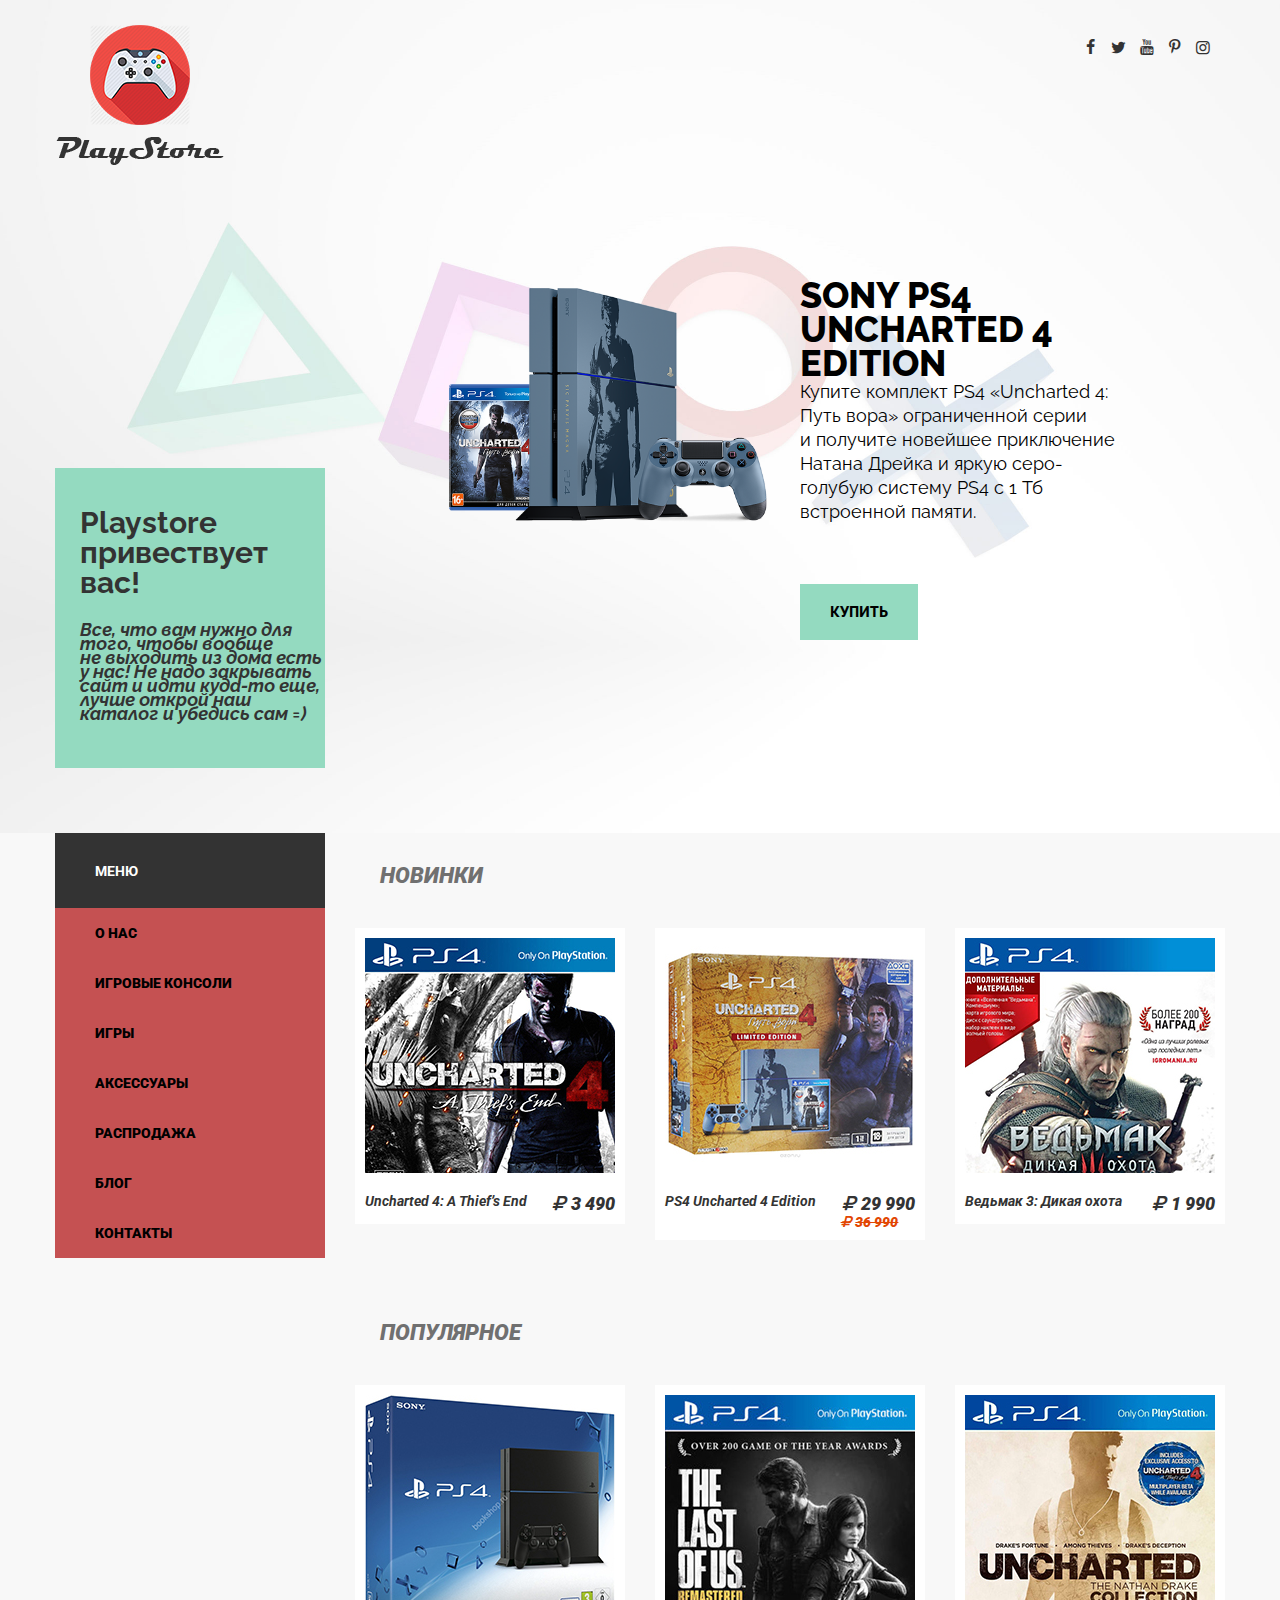
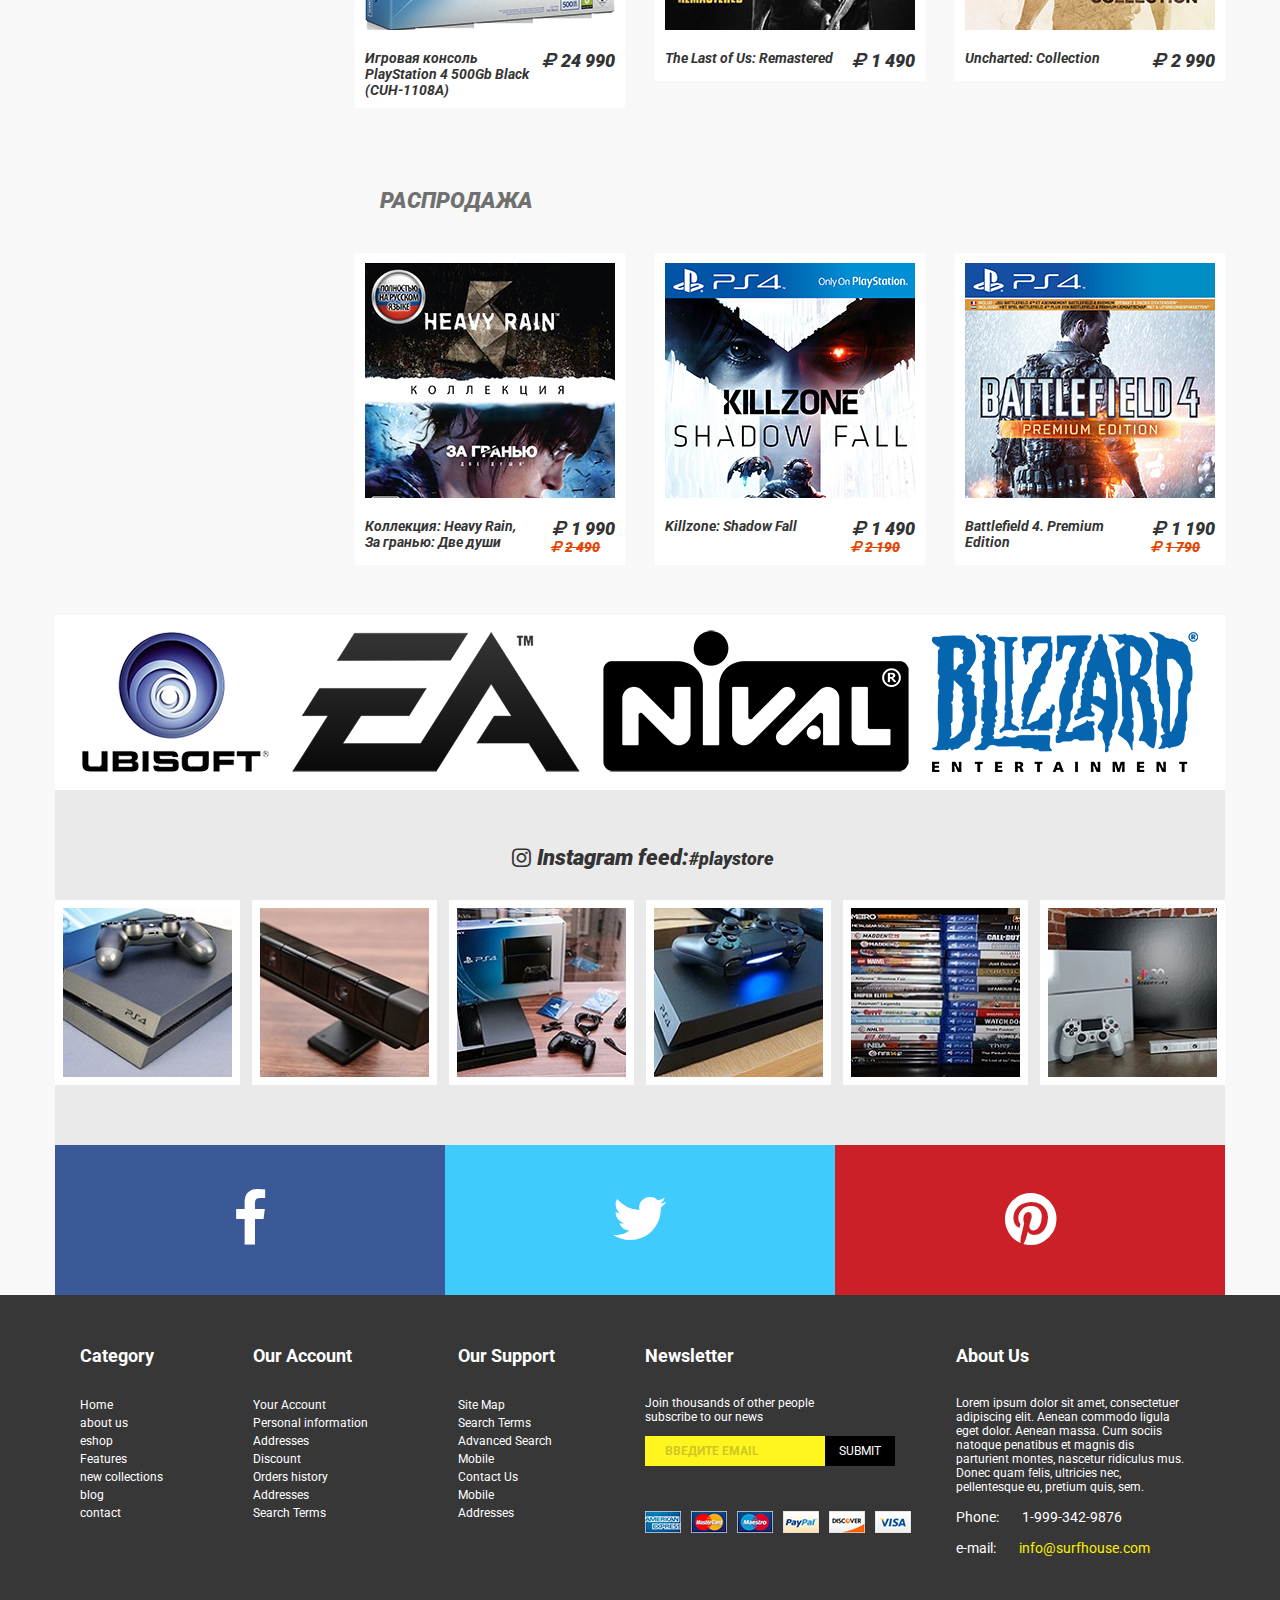
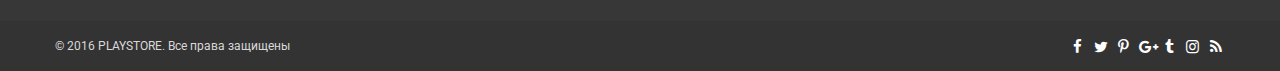
==== index.html @ f20390e4 "Мелкие правки иконок, добавил иконки на большие кнопки в футере" ====
<!DOCTYPE html>
<html lang="ru">
<head>
    <meta charset="UTF-8">
    <title>Play Store</title>
    <link href="css/normalize.css" rel="stylesheet">
    <link href="css/style.css" rel="stylesheet">
    <link href="https://fonts.googleapis.com/css?family=Raleway:400,700,800|Roboto:400,700,900,900i&subset=cyrillic" rel="stylesheet">
    <link href="css/fontello.css" rel="stylesheet">
</head>
<body>
  <header class="main-header">
    <div class="container clearfix">
      <div class="header-row clearfix">
        <div class="index-logo to-left"><img src="img/index-logo.png" width="170" height="140" alt="Play Store"></div>
        <div class="header-social to-right">
          <a href="#"><i class="icon icon-facebook"></i></a>
          <a href="#"><i class="icon icon-twitter"></i></a>
          <a href="#"><i class="icon icon-youtube"></i></a>
          <a href="#"><i class="icon icon-pinterest"></i></a>
          <a href="#"><i class="icon icon-instagram"></i></a>
        </div>
      </div>
      <div class="header-row clearfix">
        <section class="header-greeting to-left">
          <h2>Playstore привествует вас!</h2>
          <p>Все, что вам нужно для того, чтобы вообще не&nbsp;выходить из&nbsp;дома есть у&nbsp;нас! Не&nbsp;надо закрывать сайт и&nbsp;идти куда-то еще, лучше открой наш каталог и&nbsp;убедись сам =)</p>
        </section>
        <div class="header-slider to-right">
            <article class="slider-item clearfix">
              <div class="item-image to-left"><img src="img/ps4-uncharted4-slider.png" width="360" height="248" alt="PS4 Uncharted 4 Edition"></div>
              <div class="to-right">
                <section class="item-description">
                  <h1>Sony PS4 Uncharted&nbsp;4 Edition</h1>
                  <p>Купите комплект PS4 &laquo;Uncharted&nbsp;4: Путь вора&raquo; ограниченной серии и&nbsp;получите новейшее приключение Натана Дрейка и&nbsp;яркую серо-голубую систему PS4&nbsp;с 1&nbsp;Тб встроенной памяти.</p>
                </section>
                <a href="#" class="btn">Купить</a>
              </div>
            </article>
        </div>
      </div>
    </div>
  </header>
  <div class="container">
    <div class="to-left">
      <nav class="main-menu">
        <h2>Меню</h2>
        <ul>
          <li><a href="#">О нас</a></li>
          <li><a href="#">Игровые консоли</a></li>
          <li><a href="#">Игры</a></li>
          <li><a href="#">Аксессуары</a></li>
          <li><a href="#">Распродажа</a></li>
          <li><a href="#">Блог</a></li>
          <li><a href="#">Контакты</a></li>
        </ul>
      </nav>
      <div class="banner"></div>
    </div>
    <main class="to-right">
      <div class="gallery">
        <section class="gallery-section">
          <h2>Новинки</h2>
          <article class="gallery-item">
            <a class="clearfix" href="#">
              <img src="img/uncharted4.jpg" width="250" height="235" alt="Uncharted 4: A Thief's End">
              <h1>Uncharted&nbsp;4: A&nbsp;Thief&rsquo;s End</h1>
              <div class="item-price">
                <span class="price-current">3 490</span>
              </div>
            </a>
          </article>
          <article class="gallery-item">
            <a class="clearfix" href="#">
              <img src="img/ps4-uncharted4.jpg" width="250" height="235" alt="PS4 Uncharted 4 Edition">
              <h1>PS4 Uncharted&nbsp;4 Edition</h1>
              <div class="item-price">
                <span class="price-current">29 990</span>
                <span class="price-old">36 990</span>
              </div>
            </a>
          </article>
          <article class="gallery-item">
            <a class="clearfix" href="#">
              <img src="img/the-witcher3.jpg" width="250" height="235" alt="Ведьмак 3: Дикая охота">
              <h1>Ведьмак&nbsp;3: Дикая охота</h1>
              <div class="item-price">
                <span class="price-current">1 990</span>
              </div>
            </a>
          </article>
        </section>
        <section class="gallery-section">
          <h2>Популярное</h2>
          <article class="gallery-item">
            <a class="clearfix" href="#">
              <img src="img/ps4.jpg" width="250" height="235" alt="Игровая консоль PlayStation 4 500Gb Black (CUH-1108A)">
              <h1>Игровая консоль PlayStation&nbsp;4 500Gb Black (CUH-1108A)</h1>
              <div class="item-price">
                <span class="price-current">24 990</span>
              </div>
            </a>
          </article>
          <article class="gallery-item">
            <a class="clearfix" href="#">
              <img src="img/the-last-of-us-remastered.jpg" width="250" height="235" alt="The Last of Us: Remastered">
              <h1>The Last of&nbsp;Us: Remastered</h1>
              <div class="item-price">
                <span class="price-current">1 490</span>
              </div>
            </a>
          </article>
          <article class="gallery-item">
            <a class="clearfix" href="#">
              <img src="img/uncharted-collection.jpg" width="250" height="235" alt="Uncharted: Collection">
              <h1>Uncharted: Collection</h1>
              <div class="item-price">
                <span class="price-current">2 990</span>
              </div>
            </a>
          </article>
        </section>
        <section class="gallery-section">
          <h2>Распродажа</h2>
          <article class="gallery-item">
            <a class="clearfix" href="#">
              <img src="img/beyond-heavy-rain.jpg" width="250" height="235" alt="Коллекция: Heavy Rain, За гранью: Две души">
              <h1>Коллекция: Heavy Rain, За&nbsp;гранью: Две души</h1>
              <div class="item-price">
                <span class="price-current">1 990</span>
                <span class="price-old">2 490</span>
              </div>
            </a>
          </article>
          <article class="gallery-item">
            <a class="clearfix" href="#">
              <img src="img/killzone.jpg" width="250" height="235" alt="Killzone: Shadow Fall">
              <h1>Killzone: Shadow Fall</h1>
              <div class="item-price">
                <span class="price-current">1 490</span>
                <span class="price-old">2 190</span>
              </div>
            </a>
          </article>
          <article class="gallery-item">
            <a class="clearfix" href="#">
              <img src="img/battlefield4.jpg" width="250" height="235" alt="Battlefield 4. Premium Edition">
              <h1>Battlefield&nbsp;4. Premium Edition</h1>
              <div class="item-price">
                <span class="price-current">1 190</span>
                <span class="price-old">1 790</span>
              </div>
            </a>
          </article>
        </section>
      </div>
    </main>
    <aside class="brandlist">
      <img src="img/ubisoft-logo.png" alt="Ubisoft Logo" title="Ubisoft">
      <img src="img/EA-logo.png" alt="EA Logo" title="EA">
      <img src="img/nival-logo.png" alt="Nival Logo" title="Nival">
      <img src="img/blizzard-logo.png" alt="Blizzard">
    </aside>
    <aside class="feed">
      <div class="feed-header"><i class="icon-instagram"></i>Instagram feed:<span>#playstore</span></div>
      <div class="feed-img"><img src="img/photo-1.jpg" alt="PS4 Black" title="PS4 Black"></div>
      <div class="feed-img"><img src="img/photo-2.jpg" alt="PS4 Camera" title="PS4 Camera"></div>
      <div class="feed-img"><img src="img/photo-3.jpg" alt="PS4 Full Set" title="PS4 Full Set"></div>
      <div class="feed-img"><img src="img/photo-4.jpg" alt="PS4 Gamepad Lightning" title="PS4 Gamepad Lightning"></div>
      <div class="feed-img"><img src="img/photo-5.jpg" alt="PS4 Disks" title="PS4 Disks"></div>
      <div class="feed-img"><img src="img/photo-6.jpg" alt="PS4 20th Anniversary" title="PS4 20th Anniversary"></div>
    </aside>
  </div>
  <footer class="main-footer">
    <div class="footer-top">
      <div class="container">
        <a href="#" class="big-btn big-btn-fb"><i class="icon icon-facebook"></i></a>
        <a href="#" class="big-btn big-btn-tw"><i class="icon icon-twitter"></i></a>
        <a href="#" class="big-btn big-btn-pint"><i class="icon icon-pinterest-circled"></i></a>
      </div>
    </div>
    <div class="footer-middle">
      <div class="container clearfix">
        <section class="footer-column footer-menu">
          <h2>Category</h2>
          <ul class="menu-column">
            <li><a href="#">Home</a></li>
            <li><a href="#">about us</a></li>
            <li><a href="#">eshop</a></li>
            <li><a href="#">Features</a></li>
            <li><a href="#">new collections</a></li>
            <li><a href="#">blog</a></li>
            <li><a href="#">contact</a></li>
          </ul>
        </section>
        <section class="footer-column footer-menu">
          <h2>Our Account</h2>
          <ul class="menu-column">
            <li><a href="#">Your Account</a></li>
            <li><a href="#">Personal information</a></li>
            <li><a href="#">Addresses</a></li>
            <li><a href="#">Discount</a></li>
            <li><a href="#">Orders history</a></li>
            <li><a href="#">Addresses</a></li>
            <li><a href="#">Search Terms</a></li>
          </ul>
        </section>
        <section class="footer-column footer-menu">
          <h2>Our Support</h2>
          <ul class="menu-column">
            <li><a href="#">Site Map</a></li>
            <li><a href="#">Search Terms</a></li>
            <li><a href="#">Advanced Search</a></li>
            <li><a href="#">Mobile</a></li>
            <li><a href="#">Contact Us</a></li>
            <li><a href="#">Mobile</a></li>
            <li><a href="#">Addresses</a></li>
          </ul>
        </section>
        <section class="footer-column column-subscribe">
          <h2>Newsletter</h2>
          <p>Join thousands of&nbsp;other people subscribe to&nbsp;our news</p>
          <form action="">
            <input type="email" placeholder="Введите email">
            <button type="submit">Submit</button>
          </form>
          <div class="pay-services">
            <img src="img/aex.jpg" width="36" height="22" alt="aex">
            <img src="img/mastercard.jpg" width="36" height="22" alt="mastercard">
            <img src="img/maestro.jpg" width="36" height="22" alt="maestro">
            <img src="img/paypal.jpg" width="36" height="22" alt="paypal">
            <img src="img/discover.jpg" width="36" height="22" alt="discover">
            <img src="img/visa.jpg" width="36" height="22" alt="visa">
          </div>
        </section>
        <section class="footer-column column-about-us">
          <h2>About Us</h2>
          <p>Lorem ipsum dolor sit amet, consectetuer adipiscing elit. Aenean commodo ligula eget dolor. Aenean massa. Cum sociis natoque penatibus et magnis dis parturient montes, nascetur ridiculus mus. Donec quam felis, ultricies nec, pellentesque eu, pretium quis, sem.</p>
          <div class="about-us-contact"><span>Phone:</span>
          <span>1-999-342-9876</span></div>
          <div class="about-us-contact"><span>e-mail:</span>
          <span class="contact-email">info@surfhouse.com</span></div>
        </section>
      </div>
    </div>
    <div class="footer-bottom">
      <div class="container">
        <div class="footer-copyright to-left">
          &copy; 2016 <span class="copyright-title">PlayStore</span>. Все права защищены
        </div>
        <div class="footer-social to-right">
          <a href="#"><i class="icon icon-facebook"></i></a>
          <a href="#"><i class="icon icon-twitter"></i></a>
          <a href="#"><i class="icon icon-pinterest"></i></a>
          <a href="#"><i class="icon icon-gplus"></i></a>
          <a href="#"><i class="icon icon-tumblr"></i></a>
          <a href="#"><i class="icon icon-instagram"></i></a>
          <a href="#"><i class="icon icon-rss"></i></a>
        </div>
      </div>
    </div>
  </footer>
</body>
</html>
---- css/style.css ----
body {
  min-width: 1280px;

  font-family: 'Roboto', 'Arial', sans-serif;
  font-size: 14px;

  background-color: #f8f8f8;
}

.container {
  width: 1170px;
  margin: 0 auto;
}

.to-left {
  float: left;
}

.to-right {
  float: right;
}

.clearfix::after {
  content: "";

  display: table;
  clear: both;
}

.main-header {
  min-height: 700px;
  padding-top: 25px;

  background: url("../img/header-bg.jpg") no-repeat center/cover;
}

.index-logo img {
  width: 170px;
  height: 140px;
  margin-bottom: 100px;
}

.header-social {
  height: 16px;
  padding: 10px;
}

.header-social a {
  display: inline-block;

  vertical-align: top;
  text-align: center;
}

.header-social .icon {
  display: inline-block;
  width: 25px;
  height: 25px;
  border-radius: 50%;

  font-size: 16px;
  line-height: 25px;
  vertical-align: middle;

  color: #333333;
}

.header-social a:hover .icon {
  background-color: #333;
  color: #fff;
}

.header-greeting {
  box-sizing: border-box;
  width: 270px;
  height: 300px;
  margin-top: 200px;
  margin-bottom: 65px;
  padding-top: 40px;
  padding-left: 25px;

  background-color: #94dac0;
  color: #333333;
}

.header-greeting h2 {
  margin: 0;
  margin-bottom: 25px;
  padding: 0;

  font-family: 'Raleway', 'Arial', sans-serif;
  font-size: 30px;
  font-weight: 700;
  line-height: 30px;
}

.header-greeting p {
  margin: 0;
  padding: 0;

  font-family: 'Raleway', 'Arial', sans-serif;
  font-size: 18px;
  font-weight: 700;
  font-style: italic;
  line-height: 14px;
}

.header-slider {
  box-sizing: border-box;
  width: 700px;
  min-height: 330px;
  margin-right: 100px;

  font-family: 'Raleway', 'Arial', sans-serif;
}

.slider-item {
  padding: 10px;
}

.slider-item h1 {
  margin: 0;
  padding: 0;

  font-size: 36px;
  font-weight: 800;
  line-height: 34px;
  text-transform: uppercase;
}

.slider-item p {
  margin: 0;
  margin-bottom: 60px;
  padding: 0;

  font-size: 18px;
  font-weight: 400;
  line-height: 24px;

  color: #000;
}

.item-description {
  width: 315px;
}

.btn {
  display: inline-block;
  padding: 20px 30px;

  font-family: 'Raleway', 'Arial', sans-serif;
  font-size: 14px;
  font-weight: 800;
  text-decoration: none;
  text-transform: uppercase;

  color: #000000;
  background-color: #94dac0;
}

.btn:hover {
  background-color: #9bfedf;
}

.btn:active {
  transform: scale(0.9);
}

.main-menu {
  width: 270px;

  background: #c55152;
}

.main-menu h2 {
  margin: 0;
  padding: 0;
  height: 20px;
  padding-top: 30px;
  padding-bottom: 25px;
  padding-left: 40px;

  font-family: inherit;
  font-size: 14px;
  font-weight: 700;
  text-transform: uppercase;

  background-color: #333333;
  color: #ffffff;
}

.main-menu ul {
  padding: 0;
  margin: 0;
}

.main-menu li {
  list-style: none;
}

.main-menu a {
  display: block;
  padding: 7px 0;
  padding-left: 40px;

  line-height: 36px;
  text-decoration: none;
  text-transform: uppercase;
  font-family: inherit;
  font-size: 14px;
  font-weight: 900;

  color: #000000;
}

.main-menu a:hover {
  background-color: #333333;
  color: #ffffff;
}

.banner {
  width: 270px;
}

.gallery {
  width: 870px;

  font-family: 'Roboto', 'Arial', sans-serif;
  font-size: 0;
}

.gallery-section {
  margin-bottom: 50px;
}

.gallery h2 {
  margin: 0;
  padding: 0;
  padding-left: 25px;
  padding-top: 30px;
  padding-bottom: 40px;

  font-size: 22px;
  font-weight: 900;
  font-style: italic;
  text-transform: uppercase;

  color: #707070;
}

.gallery-item {
  display: inline-block;
  width: 270px;
  margin-right: 30px;

  vertical-align: top;
}

.gallery-item:nth-of-type(3n) {
  margin-right: 0;
}

.gallery-item:hover {
  box-shadow: 0 0 20px #333;
}

.gallery-item a {
  display: block;
  padding: 10px;

  text-decoration: none;
  font-size: 14px;
  font-style: italic;
  font-weight: 900;

  background-color: #ffffff;
  color: #333333;
}

.gallery-item img {
  display: block;
  margin-bottom: 20px;
}

.gallery-item h1 {
  float: left;
  margin: 0;
  padding: 0;
  width: 170px;

  font-size: 14px;
}

.item-price {
  float: right;

  font-size: 18px;
}

.item-price span {
  display: block;
}

.item-price span::before {
  content: '\f158';

  display: inline-block;
  width: 1em;
  margin-right: .2em;
  margin-left: .2em;

  font-family: "fontello";
  font-style: italic;
  font-weight: normal;
  font-variant: normal;
  text-transform: none;
  text-decoration: inherit;
  text-align: center;
  line-height: 1em;
  speak: none;

  -webkit-font-smoothing: antialiased;
  -moz-osx-font-smoothing: grayscale;
}

.price-old {
  font-size: 14px;
  text-decoration: line-through;

  color: #e24602;
}

.brandlist {
  clear: both;
  padding: 15px;

  text-align: center;

  background: #fff;
}

.brandlist img {
  margin-right: 20px;
}

.brandlist img:last-of-type {
  margin-right: 0;
}

.feed {
  padding-top: 55px;
  padding-bottom: 60px;

  font-size: 0;

  background-color: #eaeaea;
}

.feed-header {
  padding-bottom: 30px;

  font-size: 22px;
  font-weight: 900;
  font-style: italic;

  text-align: center;

  color: #333333;
}

.feed-header span {
  font-size: 18px;
}

.feed-img {
  display: inline-block;
  border: 8px solid #fff;
  margin-right: 12px;

  background-color: #eaeaea;
}

.feed-img:last-of-type {
  margin-right: 0;
}

.footer-top {
  font-size: 0;
}

.big-btn {
  display: inline-block;
  width: 390px;
  height: 150px;

  text-align: center;
}

.big-btn-fb {
  background-color: #3b5997;
}

.big-btn-tw {
  background-color: #3fccfd;
}

.big-btn-pint {
  background-color: #cb2027;
}

.big-btn .icon {
  font-size: 60px;
  line-height: 150px;
  vertical-align: middle;

  color: #fff;
}

.footer-middle {
  background-color: #373737;
  color: #ffffff;
}

.footer-middle .container {
  box-sizing: border-box;
  padding: 50px 25px;
}

.footer-column {
  float: left;
  max-width: 270px;
  margin-right: 45px;

  font-size: 12px
}

.footer-column:last-child {
  margin-right: 0;
}

.footer-menu {
  margin-right: 90px;
}

.menu-column {
  padding: 0;
  margin: 0;

  list-style: none;
  line-height: 18px;
}

.menu-column a {
  text-decoration: none;
  color: #ffffff;
}

.footer-column h2 {
  margin: 0;
  padding: 0;
  margin-bottom: 30px;

  font-size: 18px;
}

.column-subscribe p {
  max-width: 195px;
}

.column-subscribe form {
  margin-bottom: 45px;

  font-size: 0;
}

.column-subscribe input[type="email"] {
  box-sizing: border-box;
  width: 180px;
  height: 30px;
  margin: 0;
  padding: 10px 0;
  padding-left: 20px;
  border: none;

  font-family: inherit;
  font-size: 12px;
  font-weight: 700;
  text-transform: uppercase;

  background-color: #fff51f;
  color: rgba(51, 51, 51, 0.45);
}

.column-subscribe button {
  box-sizing: border-box;
  padding: 0;
  margin: 0;
  border: none;
  width: 70px;
  height: 30px;

  text-transform: uppercase;
  font-family: inherit;
  font-size: 12px;
  font-weight: 400;

  background-color: #000000;
  color: #ffffff;
}

.column-subscribe button:hover {
  cursor: pointer;
}

.pay-services {
  font-size: 0;
}

.pay-services img {
  margin-right: 10px
}

.pay-services img:last-child {
  margin-right: 0;
}

.column-about-us {
  max-width: 230px;
}

.column-about-us p {
  margin-bottom: 15px;
}

.about-us-contact {
  margin-bottom: 15px;
}

.about-us-contact span {
  font-size: 14px;
}

.about-us-contact span:nth-child(odd) {
  margin-right: 20px;
}

.contact-email {
  color: #faef03;
}

.footer-bottom {
  min-height: 50px;

  font-size: 12px;
  line-height: 20px;

  background-color: #333333;
  color: #dad9d9;
}

.footer-copyright {
  padding: 15px 0;
}

.copyright-title {
  text-transform: uppercase;
}

.footer-social {
  padding: 15px 0;
}

.footer-social a {
  display: inline-block;
  height: 20px;

  vertical-align: top;
  text-align: center;
  line-height: 20px;
}

.footer-social .icon {
  display: inline-block;
  width: 20px;
  height: 20px;
  border-radius: 50%;

  font-size: 15px;
  line-height: 20px;
  vertical-align: middle;

  color: #fff;
}

.footer-social a:hover .icon {
  background-color: #fff;
  color: #333;
}
---- css/fontello.css ----
@font-face {
  font-family: 'fontello';
  src: url('../font/fontello.eot?43715284');
  src: url('../font/fontello.eot?43715284#iefix') format('embedded-opentype'),
       url('../font/fontello.woff2?43715284') format('woff2'),
       url('../font/fontello.woff?43715284') format('woff'),
       url('../font/fontello.ttf?43715284') format('truetype'),
       url('../font/fontello.svg?43715284#fontello') format('svg');
  font-weight: normal;
  font-style: normal;
}
/* Chrome hack: SVG is rendered more smooth in Windozze. 100% magic, uncomment if you need it. */
/* Note, that will break hinting! In other OS-es font will be not as sharp as it could be */
/*
@media screen and (-webkit-min-device-pixel-ratio:0) {
  @font-face {
    font-family: 'fontello';
    src: url('../font/fontello.svg?43715284#fontello') format('svg');
  }
}
*/

 [class^="icon-"]:before, [class*=" icon-"]:before {
  font-family: "fontello";
  font-style: normal;
  font-weight: normal;
  speak: none;

  display: inline-block;
  text-decoration: inherit;
  width: 1em;
  margin-right: .2em;
  text-align: center;
  /* opacity: .8; */

  /* For safety - reset parent styles, that can break glyph codes*/
  font-variant: normal;
  text-transform: none;

  /* fix buttons height, for twitter bootstrap */
  line-height: 1em;

  /* Animation center compensation - margins should be symmetric */
  /* remove if not needed */
  margin-left: .2em;

  /* you can be more comfortable with increased icons size */
  /* font-size: 120%; */

  /* Font smoothing. That was taken from TWBS */
  -webkit-font-smoothing: antialiased;
  -moz-osx-font-smoothing: grayscale;

  /* Uncomment for 3D effect */
  /* text-shadow: 1px 1px 1px rgba(127, 127, 127, 0.3); */
}

.icon-twitter:before { content: '\f099'; } /* '' */
.icon-facebook:before { content: '\f09a'; } /* '' */
.icon-rss:before { content: '\f09e'; } /* '' */
.icon-pinterest-circled:before { content: '\f0d2'; } /* '' */
.icon-gplus:before { content: '\f0d5'; } /* '' */
.icon-rouble:before { content: '\f158'; } /* '' */
.icon-youtube:before { content: '\f167'; } /* '' */
.icon-instagram:before { content: '\f16d'; } /* '' */
.icon-tumblr:before { content: '\f173'; } /* '' */
.icon-pinterest:before { content: '\f231'; } /* '' */
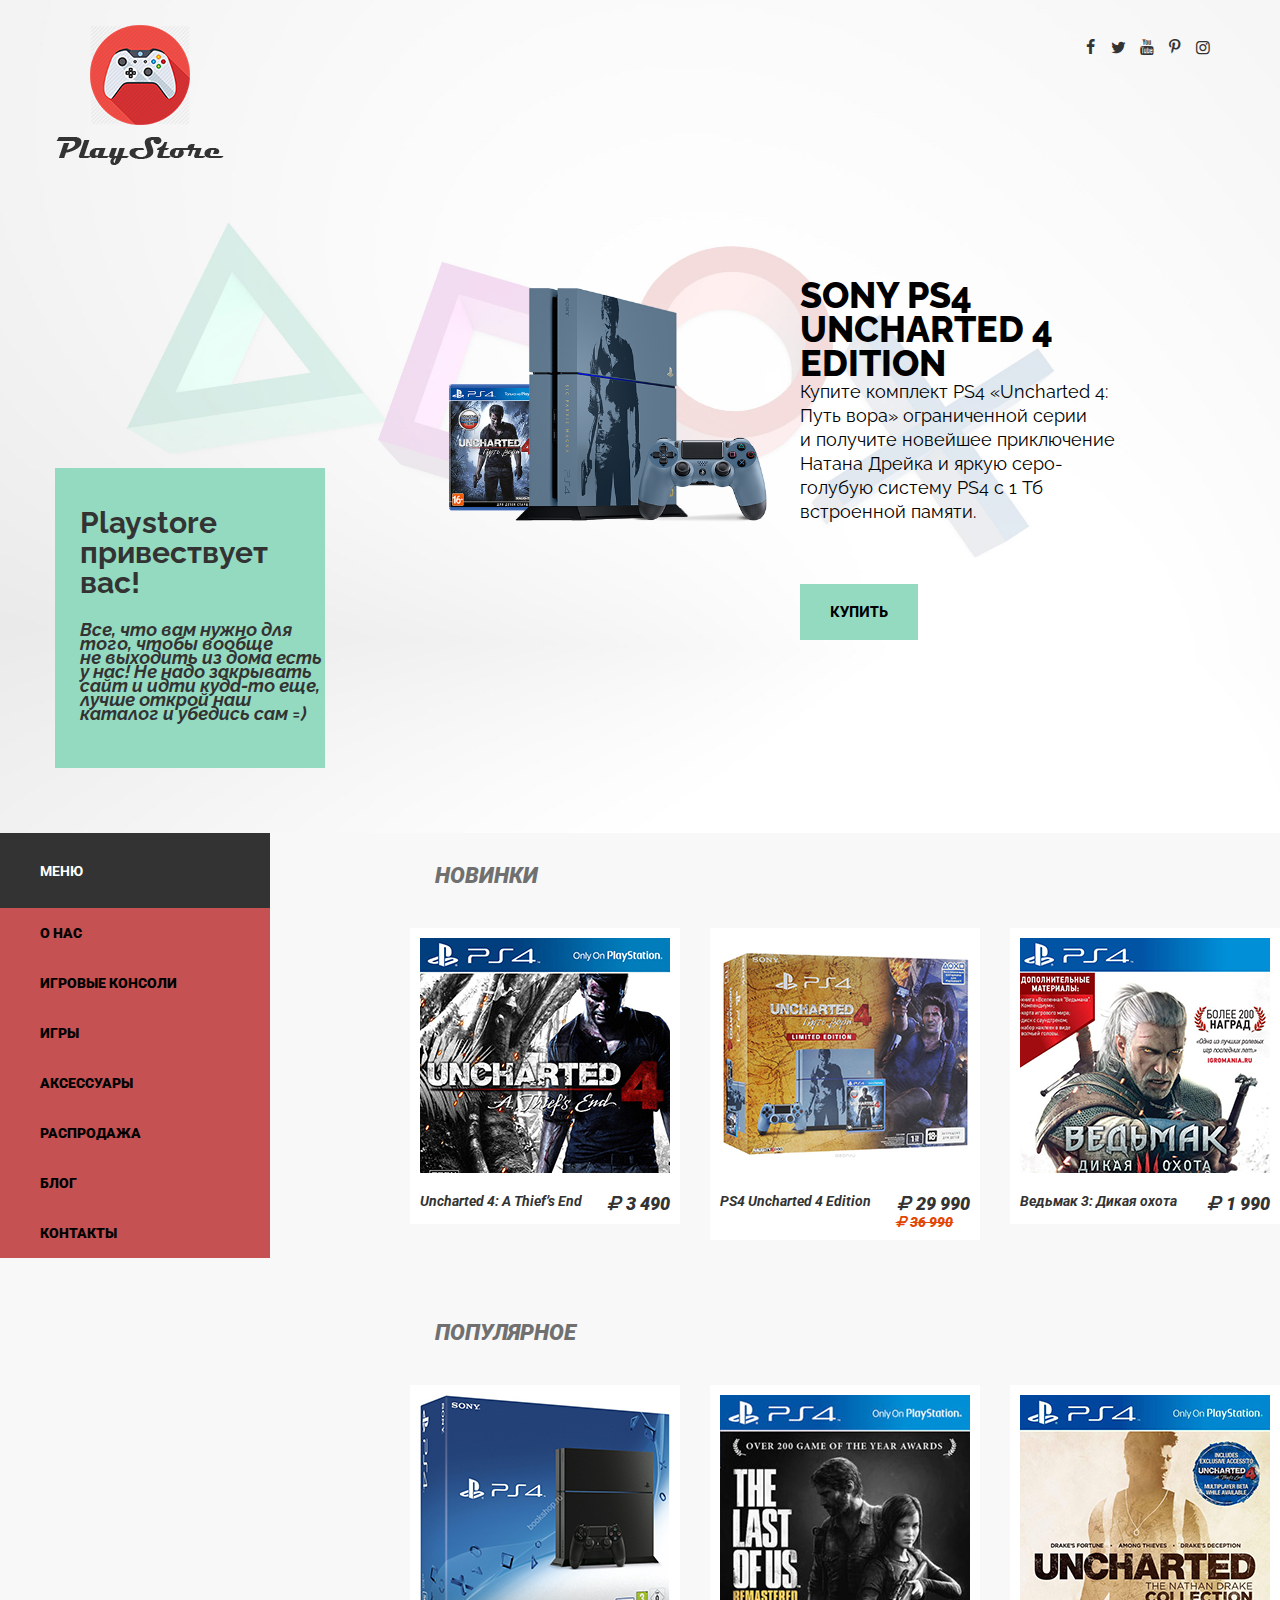
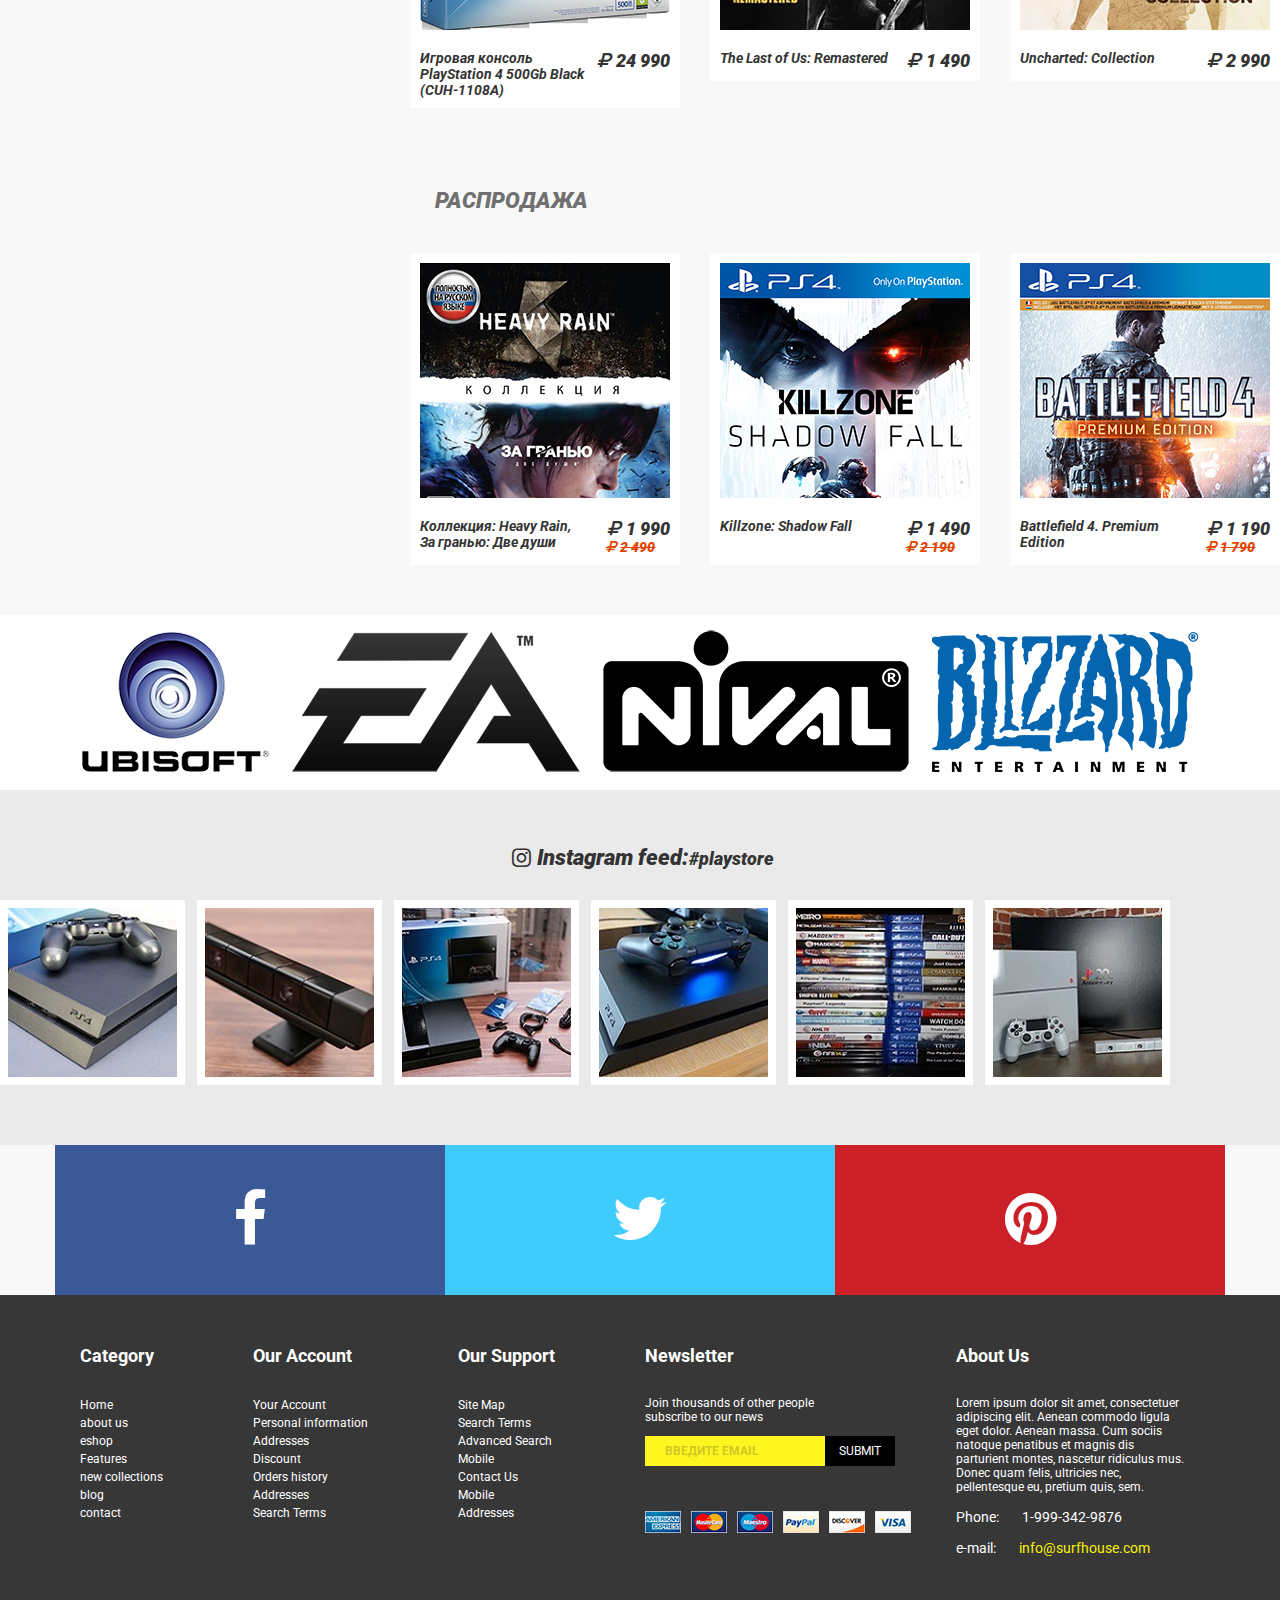
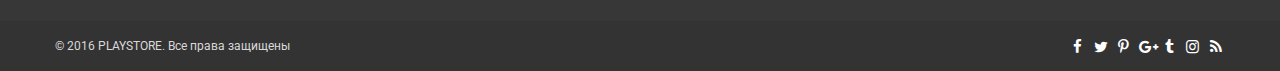
==== commit c270839a: "catalog теперь в section" ====
--- a/index.html
+++ b/index.html
@@ -41,7 +41,7 @@
       </div>
     </div>
   </header>
-  <div class="container">
+  <sectio class="container">
     <div class="to-left">
       <nav class="main-menu">
         <h2>Меню</h2>
@@ -58,10 +58,10 @@
       <div class="banner"></div>
     </div>
     <main class="to-right">
-      <div class="gallery">
-        <section class="gallery-section">
+      <section class="catalog">
+        <section class="catalog-section">
           <h2>Новинки</h2>
-          <article class="gallery-item">
+          <article class="catalog-item">
             <a class="clearfix" href="#">
               <img src="img/uncharted4.jpg" width="250" height="235" alt="Uncharted 4: A Thief's End">
               <h1>Uncharted&nbsp;4: A&nbsp;Thief&rsquo;s End</h1>
@@ -70,7 +70,7 @@
               </div>
             </a>
           </article>
-          <article class="gallery-item">
+          <article class="catalog-item">
             <a class="clearfix" href="#">
               <img src="img/ps4-uncharted4.jpg" width="250" height="235" alt="PS4 Uncharted 4 Edition">
               <h1>PS4 Uncharted&nbsp;4 Edition</h1>
@@ -80,7 +80,7 @@
               </div>
             </a>
           </article>
-          <article class="gallery-item">
+          <article class="catalog-item">
             <a class="clearfix" href="#">
               <img src="img/the-witcher3.jpg" width="250" height="235" alt="Ведьмак 3: Дикая охота">
               <h1>Ведьмак&nbsp;3: Дикая охота</h1>
@@ -90,9 +90,9 @@
             </a>
           </article>
         </section>
-        <section class="gallery-section">
+        <section class="catalog-section">
           <h2>Популярное</h2>
-          <article class="gallery-item">
+          <article class="catalog-item">
             <a class="clearfix" href="#">
               <img src="img/ps4.jpg" width="250" height="235" alt="Игровая консоль PlayStation 4 500Gb Black (CUH-1108A)">
               <h1>Игровая консоль PlayStation&nbsp;4 500Gb Black (CUH-1108A)</h1>
@@ -101,7 +101,7 @@
               </div>
             </a>
           </article>
-          <article class="gallery-item">
+          <article class="catalog-item">
             <a class="clearfix" href="#">
               <img src="img/the-last-of-us-remastered.jpg" width="250" height="235" alt="The Last of Us: Remastered">
               <h1>The Last of&nbsp;Us: Remastered</h1>
@@ -110,7 +110,7 @@
               </div>
             </a>
           </article>
-          <article class="gallery-item">
+          <article class="catalog-item">
             <a class="clearfix" href="#">
               <img src="img/uncharted-collection.jpg" width="250" height="235" alt="Uncharted: Collection">
               <h1>Uncharted: Collection</h1>
@@ -120,9 +120,9 @@
             </a>
           </article>
         </section>
-        <section class="gallery-section">
+        <section class="catalog-section">
           <h2>Распродажа</h2>
-          <article class="gallery-item">
+          <article class="catalog-item">
             <a class="clearfix" href="#">
               <img src="img/beyond-heavy-rain.jpg" width="250" height="235" alt="Коллекция: Heavy Rain, За гранью: Две души">
               <h1>Коллекция: Heavy Rain, За&nbsp;гранью: Две души</h1>
@@ -132,7 +132,7 @@
               </div>
             </a>
           </article>
-          <article class="gallery-item">
+          <article class="catalog-item">
             <a class="clearfix" href="#">
               <img src="img/killzone.jpg" width="250" height="235" alt="Killzone: Shadow Fall">
               <h1>Killzone: Shadow Fall</h1>
@@ -142,7 +142,7 @@
               </div>
             </a>
           </article>
-          <article class="gallery-item">
+          <article class="catalog-item">
             <a class="clearfix" href="#">
               <img src="img/battlefield4.jpg" width="250" height="235" alt="Battlefield 4. Premium Edition">
               <h1>Battlefield&nbsp;4. Premium Edition</h1>
@@ -153,7 +153,7 @@
             </a>
           </article>
         </section>
-      </div>
+      </section>
     </main>
     <aside class="brandlist">
       <img src="img/ubisoft-logo.png" alt="Ubisoft Logo" title="Ubisoft">
@@ -167,7 +167,7 @@
       <div class="feed-img"><img src="img/photo-2.jpg" alt="PS4 Camera" title="PS4 Camera"></div>
       <div class="feed-img"><img src="img/photo-3.jpg" alt="PS4 Full Set" title="PS4 Full Set"></div>
       <div class="feed-img"><img src="img/photo-4.jpg" alt="PS4 Gamepad Lightning" title="PS4 Gamepad Lightning"></div>
-      <div class="feed-img"><img src="img/photo-5.jpg" alt="PS4 Disks" title="PS4 Disks"></div>
+      <div class="feed-img"><img src="img/photo-5.jpg" alt="PS4 Discs" title="PS4 Discs"></div>
       <div class="feed-img"><img src="img/photo-6.jpg" alt="PS4 20th Anniversary" title="PS4 20th Anniversary"></div>
     </aside>
   </div>
--- a/css/style.css
+++ b/css/style.css
@@ -222,18 +222,18 @@
   width: 270px;
 }
 
-.gallery {
+.catalog {
   width: 870px;
 
   font-family: 'Roboto', 'Arial', sans-serif;
   font-size: 0;
 }
 
-.gallery-section {
+.catalog-section {
   margin-bottom: 50px;
 }
 
-.gallery h2 {
+.catalog h2 {
   margin: 0;
   padding: 0;
   padding-left: 25px;
@@ -248,7 +248,7 @@
   color: #707070;
 }
 
-.gallery-item {
+.catalog-item {
   display: inline-block;
   width: 270px;
   margin-right: 30px;
@@ -256,15 +256,15 @@
   vertical-align: top;
 }
 
-.gallery-item:nth-of-type(3n) {
+.catalog-item:nth-of-type(3n) {
   margin-right: 0;
 }
 
-.gallery-item:hover {
+.catalog-item:hover {
   box-shadow: 0 0 20px #333;
 }
 
-.gallery-item a {
+.catalog-item a {
   display: block;
   padding: 10px;
 
@@ -277,12 +277,12 @@
   color: #333333;
 }
 
-.gallery-item img {
+.catalog-item img {
   display: block;
   margin-bottom: 20px;
 }
 
-.gallery-item h1 {
+.catalog-item h1 {
   float: left;
   margin: 0;
   padding: 0;
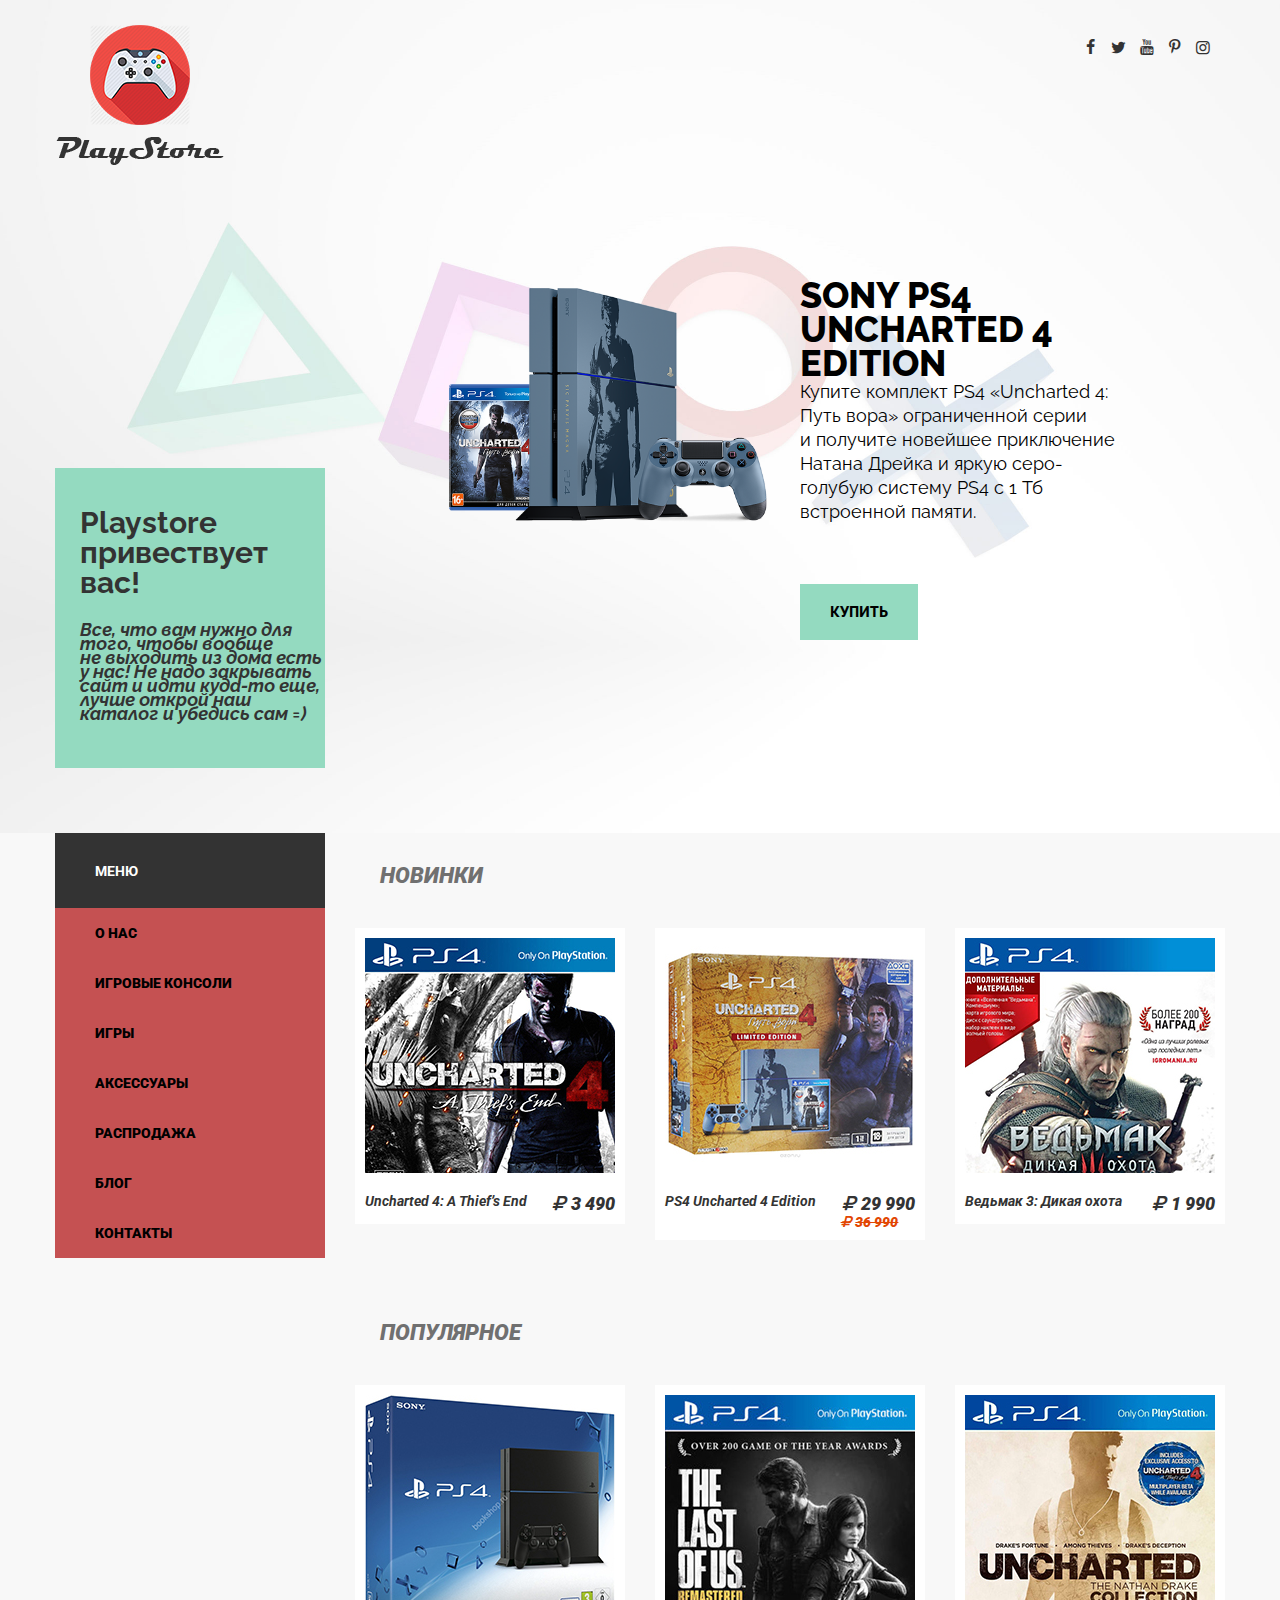
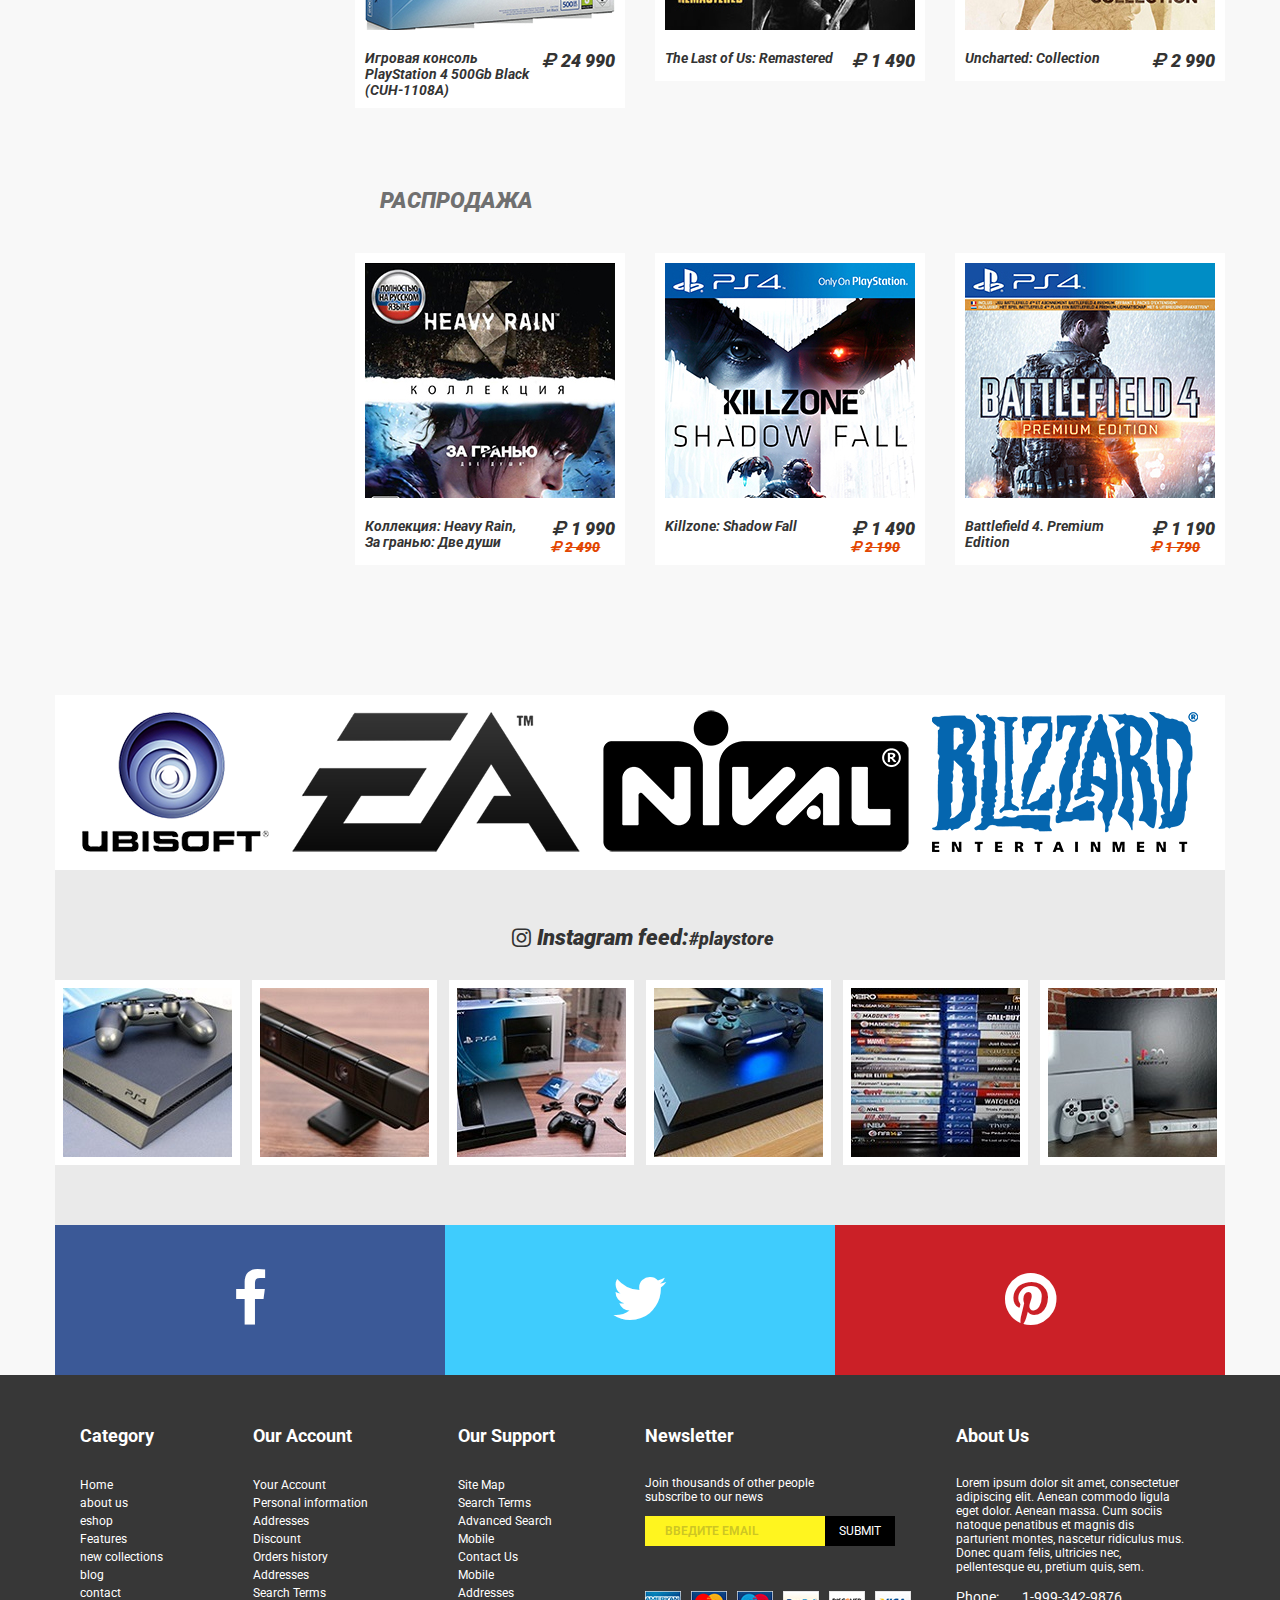
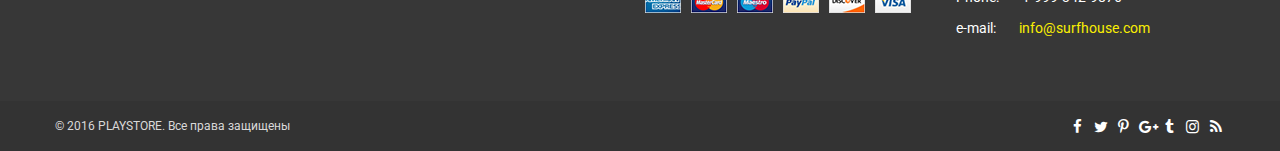
==== commit c4c83eac: "Закончена страница shop" ====
--- a/index.html
+++ b/index.html
@@ -41,7 +41,7 @@
       </div>
     </div>
   </header>
-  <sectio class="container">
+  <div class="container">
     <div class="to-left">
       <nav class="main-menu">
         <h2>Меню</h2>
--- a/css/style.css
+++ b/css/style.css
@@ -28,7 +28,7 @@
 }
 
 .main-header {
-  min-height: 700px;
+  min-height: 350px;
   padding-top: 25px;
 
   background: url("../img/header-bg.jpg") no-repeat center/cover;
@@ -222,15 +222,49 @@
   width: 270px;
 }
 
+.breadcrumbs {
+  margin-bottom: 100px;
+
+  font-size: 0;
+}
+
+.breadcrumbs a {
+  display: inline-block;
+  padding: 5px;
+  padding-right: 0;
+
+  font-size: 12px;
+  text-decoration: none;
+
+  color: #989898;
+}
+
+.breadcrumbs a::after {
+  content: "\00bb";
+
+  margin-left: 5px;
+}
+
+.breadcrumbs .active {
+  padding: 5px;
+
+  background-color: #faef03;
+}
+
 .catalog {
   width: 870px;
+  margin-bottom: 100px;
 
   font-family: 'Roboto', 'Arial', sans-serif;
   font-size: 0;
 }
 
 .catalog-section {
-  margin-bottom: 50px;
+  margin-bottom: 20px;
+}
+
+.catalog-section:last-of-type {
+  margin-bottom: 0;
 }
 
 .catalog h2 {
@@ -252,6 +286,7 @@
   display: inline-block;
   width: 270px;
   margin-right: 30px;
+  margin-bottom: 30px;
 
   vertical-align: top;
 }
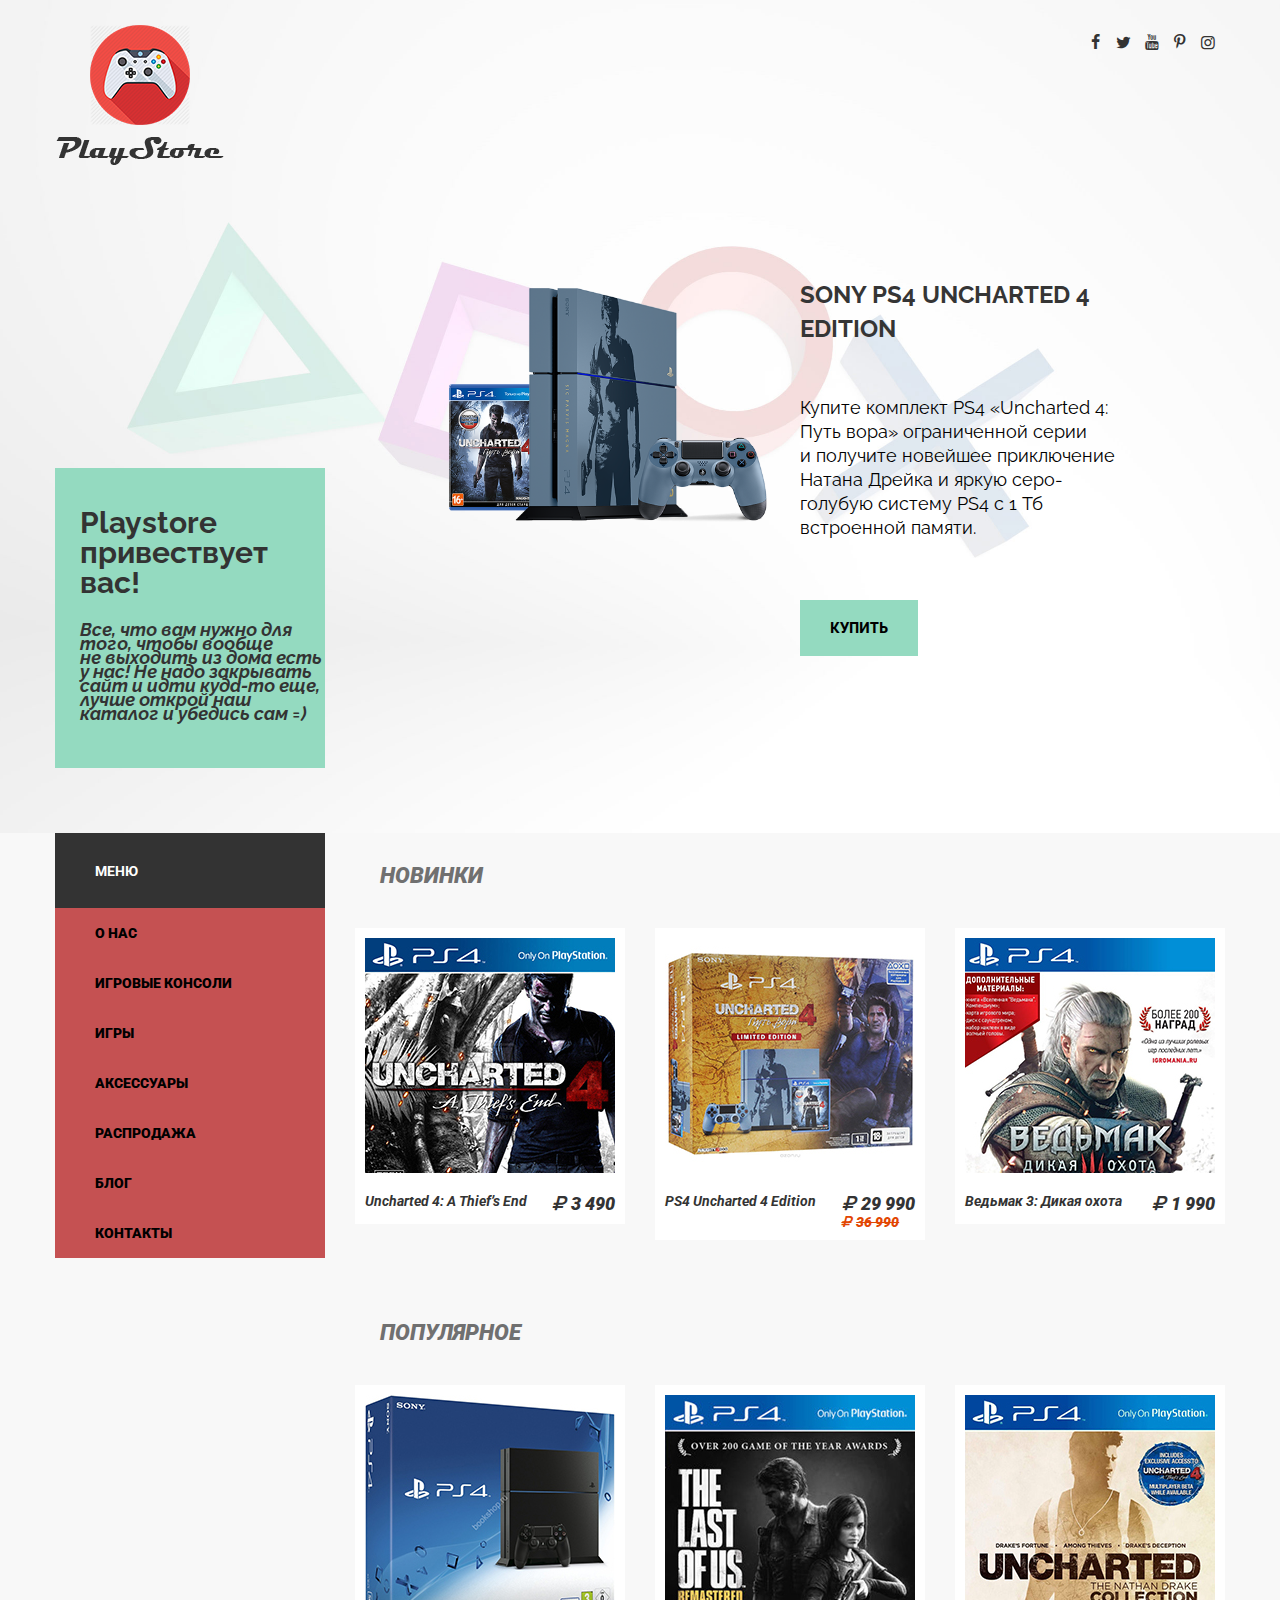
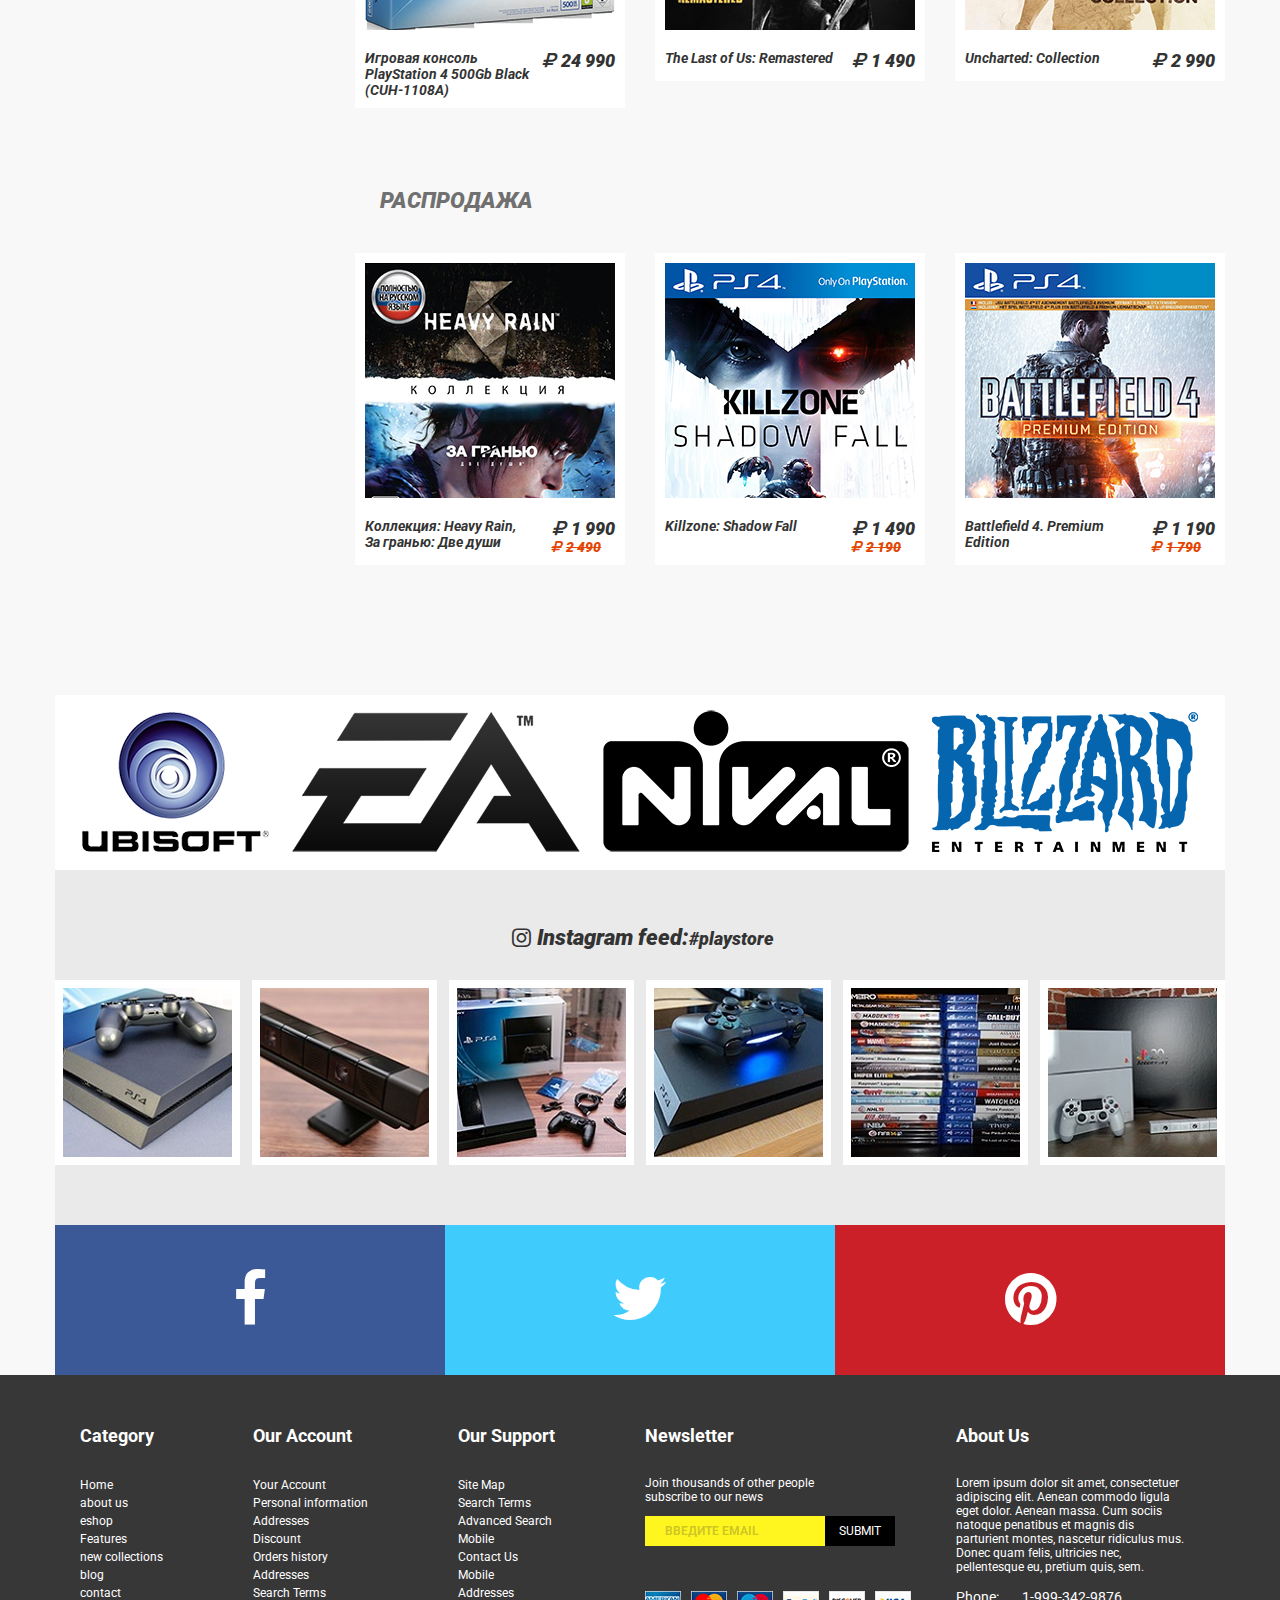
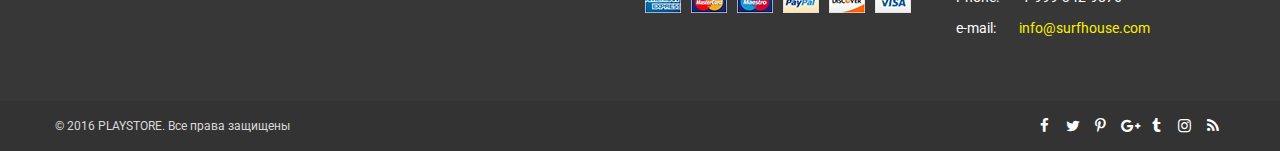
==== commit 20be77ac: "Перелинковал страницы" ====
--- a/index.html
+++ b/index.html
@@ -48,11 +48,11 @@
         <ul>
           <li><a href="#">О нас</a></li>
           <li><a href="#">Игровые консоли</a></li>
-          <li><a href="#">Игры</a></li>
+          <li><a href="shop.html">Игры</a></li>
           <li><a href="#">Аксессуары</a></li>
           <li><a href="#">Распродажа</a></li>
           <li><a href="#">Блог</a></li>
-          <li><a href="#">Контакты</a></li>
+          <li><a href="contacts.html">Контакты</a></li>
         </ul>
       </nav>
       <div class="banner"></div>
@@ -62,7 +62,7 @@
         <section class="catalog-section">
           <h2>Новинки</h2>
           <article class="catalog-item">
-            <a class="clearfix" href="#">
+            <a class="clearfix" href="shop-item.html">
               <img src="img/uncharted4.jpg" width="250" height="235" alt="Uncharted 4: A Thief's End">
               <h1>Uncharted&nbsp;4: A&nbsp;Thief&rsquo;s End</h1>
               <div class="item-price">
--- a/css/style.css
+++ b/css/style.css
@@ -41,8 +41,7 @@
 }
 
 .header-social {
-  height: 16px;
-  padding: 10px;
+  padding: 5px;
 }
 
 .header-social a {
@@ -140,13 +139,15 @@
   color: #000;
 }
 
-.item-description {
+.header-slider .item-description {
   width: 315px;
 }
 
 .btn {
   display: inline-block;
   padding: 20px 30px;
+  border: none;
+  outline: none;
 
   font-family: 'Raleway', 'Arial', sans-serif;
   font-size: 14px;
@@ -156,6 +157,7 @@
 
   color: #000000;
   background-color: #94dac0;
+  cursor: pointer;
 }
 
 .btn:hover {
@@ -222,8 +224,13 @@
   width: 270px;
 }
 
+.contacts {
+  margin-bottom: 30px;
+}
+
 .breadcrumbs {
-  margin-bottom: 100px;
+  margin-top: 40px;
+  margin-bottom: 50px;
 
   font-size: 0;
 }
@@ -245,10 +252,171 @@
   margin-left: 5px;
 }
 
+.breadcrumbs a:last-child::after {
+  content: none;
+}
+
 .breadcrumbs .active {
   padding: 5px;
 
   background-color: #faef03;
+}
+
+.contact-message {
+  max-width: 380px;
+
+  background: url(images/sep.png) no-repeat right 20%;
+}
+
+.contact-message label {
+  display: block;
+  margin-bottom: 10px;
+
+  font-size: 12px;
+  font-weight: 400;
+  text-transform: uppercase;
+
+  color: #333333;
+}
+
+.contact-message input {
+  display: block;
+  margin-bottom: 35px;
+  width: 320px;
+  padding: 5px 15px;
+  border: 1px solid #e6e6e6;
+}
+
+.contact-message input:hover {
+  background-color: #ccffdd;
+}
+
+.contact-message input:focus {
+  outline-color: #00cc7a;
+}
+
+.contact-message textarea {
+  width: 340px;
+  min-height: 150px;
+  padding: 5px;
+  margin-bottom: 35px;
+  resize: none;
+  border: 1px solid #e6e6e6;
+}
+
+.contact-message textarea:hover {
+  background-color: #ccffdd;
+}
+
+.contact-message textarea:focus {
+  outline-color: #00cc7a;
+}
+
+.contact-message .btn {
+  margin-bottom: 20px;
+}
+
+.contact-address {
+  max-width: 300px;
+  padding: 0 20px;
+  padding-left: 30px;
+}
+
+.contact-address i {
+  display: inline-block;
+  margin-right: 5px;
+
+  vertical-align: top;
+  font-size: 24px;
+  text-align: left;
+
+  color: #333333;
+}
+
+.contact-address h2 {
+  padding: 0;
+  margin: 0;
+  margin-bottom: 20px;
+
+  font-size: 18px;
+  font-weight: 900;
+  line-height: 14px;
+}
+
+.contact-address p {
+  max-width: 300px;
+  margin: 0;
+  padding: 0;
+  margin-bottom: 10px;
+
+  font-size: 14px;
+  font-weight: 400;
+  line-height: 14px;
+
+  color: #333333;
+}
+
+.contact-location {
+  margin-bottom: 20px;
+}
+
+.contact-location p {
+  max-width: 165px;
+
+  font-size: 12px;
+  font-weight: 400;
+  line-height: 14px;
+
+  color: #777777;
+}
+
+.contact-location .icon-location {
+  padding: 0;
+  margin: 0;
+}
+
+.contact-location .icon-location:before {
+  margin: 0;
+}
+
+.contact-location .location-info {
+  display: inline-block;
+  max-width: 155px;
+}
+
+.contact-address .contact-info {
+  margin-bottom: 10px;
+}
+
+.contact-address .contact-info i {
+  font-size: 18px;
+}
+
+.contact-address .contact-phone {
+  font-size: 20px;
+  font-weight: 400;
+  line-height: 20.8px;
+
+  color: #333333;
+}
+
+.contact-address .contact-email {
+  margin-bottom: 20px;
+
+  font-size: 16px;
+  font-weight: 400;
+  line-height: 20.8px;
+  text-decoration: underline;
+
+  color: #333333;
+}
+
+.contacts + .brandlist {
+  margin-bottom: 50px;
+}
+
+.description-full {
+  clear: both;
 }
 
 .catalog {
@@ -336,13 +504,14 @@
   display: block;
 }
 
-.item-price span::before {
+.item-price span::before,
+.description-price span::before {
   content: '\f158';
 
   display: inline-block;
   width: 1em;
   margin-right: .2em;
-  margin-left: .2em;
+  margin-left: 0;
 
   font-family: "fontello";
   font-style: italic;
@@ -365,6 +534,156 @@
   color: #e24602;
 }
 
+.description-gallery {
+  width: 370px;
+  margin-right: 40px;
+  margin-bottom: 35px;
+
+  font-size: 0;
+}
+
+.description-gallery figure {
+  display: inline-block;
+  margin: 0;
+  margin-right: 5px;
+  margin-bottom: 5px;
+
+  cursor: pointer;
+}
+
+.description-gallery figure:last-child {
+  margin-right: 0;
+}
+
+.item-description h1 {
+  margin: 0;
+  padding: 0;
+  padding-bottom: 50px;
+
+  font-size: 24px;
+  font-weight: 700;
+  text-transform: uppercase;
+
+  color: #353535;
+}
+
+.description-price {
+  margin-bottom: 30px;
+
+  font-size: 24px;
+  font-style: italic;
+  font-weight: 700;
+
+  color: #111111;
+}
+
+.description-short {
+  clear: both;
+  max-width: 450px;
+  border-top: 1px solid rgba(51, 51, 51, 0.1);
+  border-bottom:  1px solid rgba(51, 51, 51, 0.1);
+  padding: 20px 0;
+  margin-bottom: 20px;
+}
+
+.description-short h2 {
+  margin: 0;
+  padding: 0;
+  margin-bottom: 10px;
+
+  font-size: 12px;
+  font-weight: 400;
+  text-transform: uppercase;
+
+  color: #353535;
+}
+
+.description-short p {
+  margin: 0;
+  padding: 0;
+  max-width: 450px;
+
+  font-size: 12px;
+  font-weight: 400;
+
+  color: #707070;
+}
+
+.item-description .btn {
+  display: block;
+  margin: 0 auto;
+}
+
+.description-full {
+  margin-bottom: 80px;
+
+  font-size: 12px;
+
+  color: #808080;
+}
+
+.description-full h2 {
+  box-sizing: border-box;
+  margin: 0;
+  margin-left: 20px;
+  padding: 10px 15px;
+  padding-right: 0;
+  width: 170px;
+  height: 35px;
+
+  font-size: 12px;
+  font-weight: 400;
+  text-transform: uppercase;
+
+  color: #333333;
+  background: #c55152
+}
+
+.description-full h3 {
+  margin: 0;
+  padding: 0;
+
+  font-size: 12px;
+  font-weight: 400;
+  text-transform: uppercase;
+}
+
+.description-full p {
+  margin-left: 20px;
+}
+
+.description-full .border {
+  padding: 10px;
+  border: 1px solid rgba(51, 51, 51, 0.1);
+}
+
+.relative-product {
+  clear: both;
+  padding: 20px 0;
+}
+
+.relative-product h2 {
+  padding: 0;
+  margin: 0;
+  margin-bottom: 40px;
+
+  font-family: 'Raleway', 'Arial', sans-serif;
+  font-size: 30px;
+  font-weight: 700;
+  font-style: italic;
+  text-transform: uppercase;
+
+  color: #333333;
+}
+
+.product-recomend {
+  margin-bottom: 80px;
+}
+
+.product-recent {
+  margin-bottom: 80px;
+}
+
 .brandlist {
   clear: both;
   padding: 15px;
@@ -602,26 +921,26 @@
 }
 
 .footer-social {
-  padding: 15px 0;
+  padding: 12.5px 0;
 }
 
 .footer-social a {
   display: inline-block;
-  height: 20px;
+  height: 25px;
 
   vertical-align: top;
   text-align: center;
-  line-height: 20px;
+  line-height: 25px;
 }
 
 .footer-social .icon {
   display: inline-block;
-  width: 20px;
-  height: 20px;
+  width: 25px;
+  height: 25px;
   border-radius: 50%;
 
   font-size: 15px;
-  line-height: 20px;
+  line-height: 25px;
   vertical-align: middle;
 
   color: #fff;
--- a/css/fontello.css
+++ b/css/fontello.css
@@ -1,11 +1,11 @@
 @font-face {
   font-family: 'fontello';
-  src: url('../font/fontello.eot?43715284');
-  src: url('../font/fontello.eot?43715284#iefix') format('embedded-opentype'),
-       url('../font/fontello.woff2?43715284') format('woff2'),
-       url('../font/fontello.woff?43715284') format('woff'),
-       url('../font/fontello.ttf?43715284') format('truetype'),
-       url('../font/fontello.svg?43715284#fontello') format('svg');
+  src: url('../font/fontello.eot?34556430');
+  src: url('../font/fontello.eot?34556430#iefix') format('embedded-opentype'),
+       url('../font/fontello.woff2?34556430') format('woff2'),
+       url('../font/fontello.woff?34556430') format('woff'),
+       url('../font/fontello.ttf?34556430') format('truetype'),
+       url('../font/fontello.svg?34556430#fontello') format('svg');
   font-weight: normal;
   font-style: normal;
 }
@@ -15,7 +15,7 @@
 @media screen and (-webkit-min-device-pixel-ratio:0) {
   @font-face {
     font-family: 'fontello';
-    src: url('../font/fontello.svg?43715284#fontello') format('svg');
+    src: url('../font/fontello.svg?34556430#fontello') format('svg');
   }
 }
 */
@@ -55,6 +55,9 @@
   /* text-shadow: 1px 1px 1px rgba(127, 127, 127, 0.3); */
 }
 
+.icon-mail:before { content: '\e800'; } /* '' */
+.icon-phone:before { content: '\e801'; } /* '' */
+.icon-location:before { content: '\e802'; } /* '' */
 .icon-twitter:before { content: '\f099'; } /* '' */
 .icon-facebook:before { content: '\f09a'; } /* '' */
 .icon-rss:before { content: '\f09e'; } /* '' */
